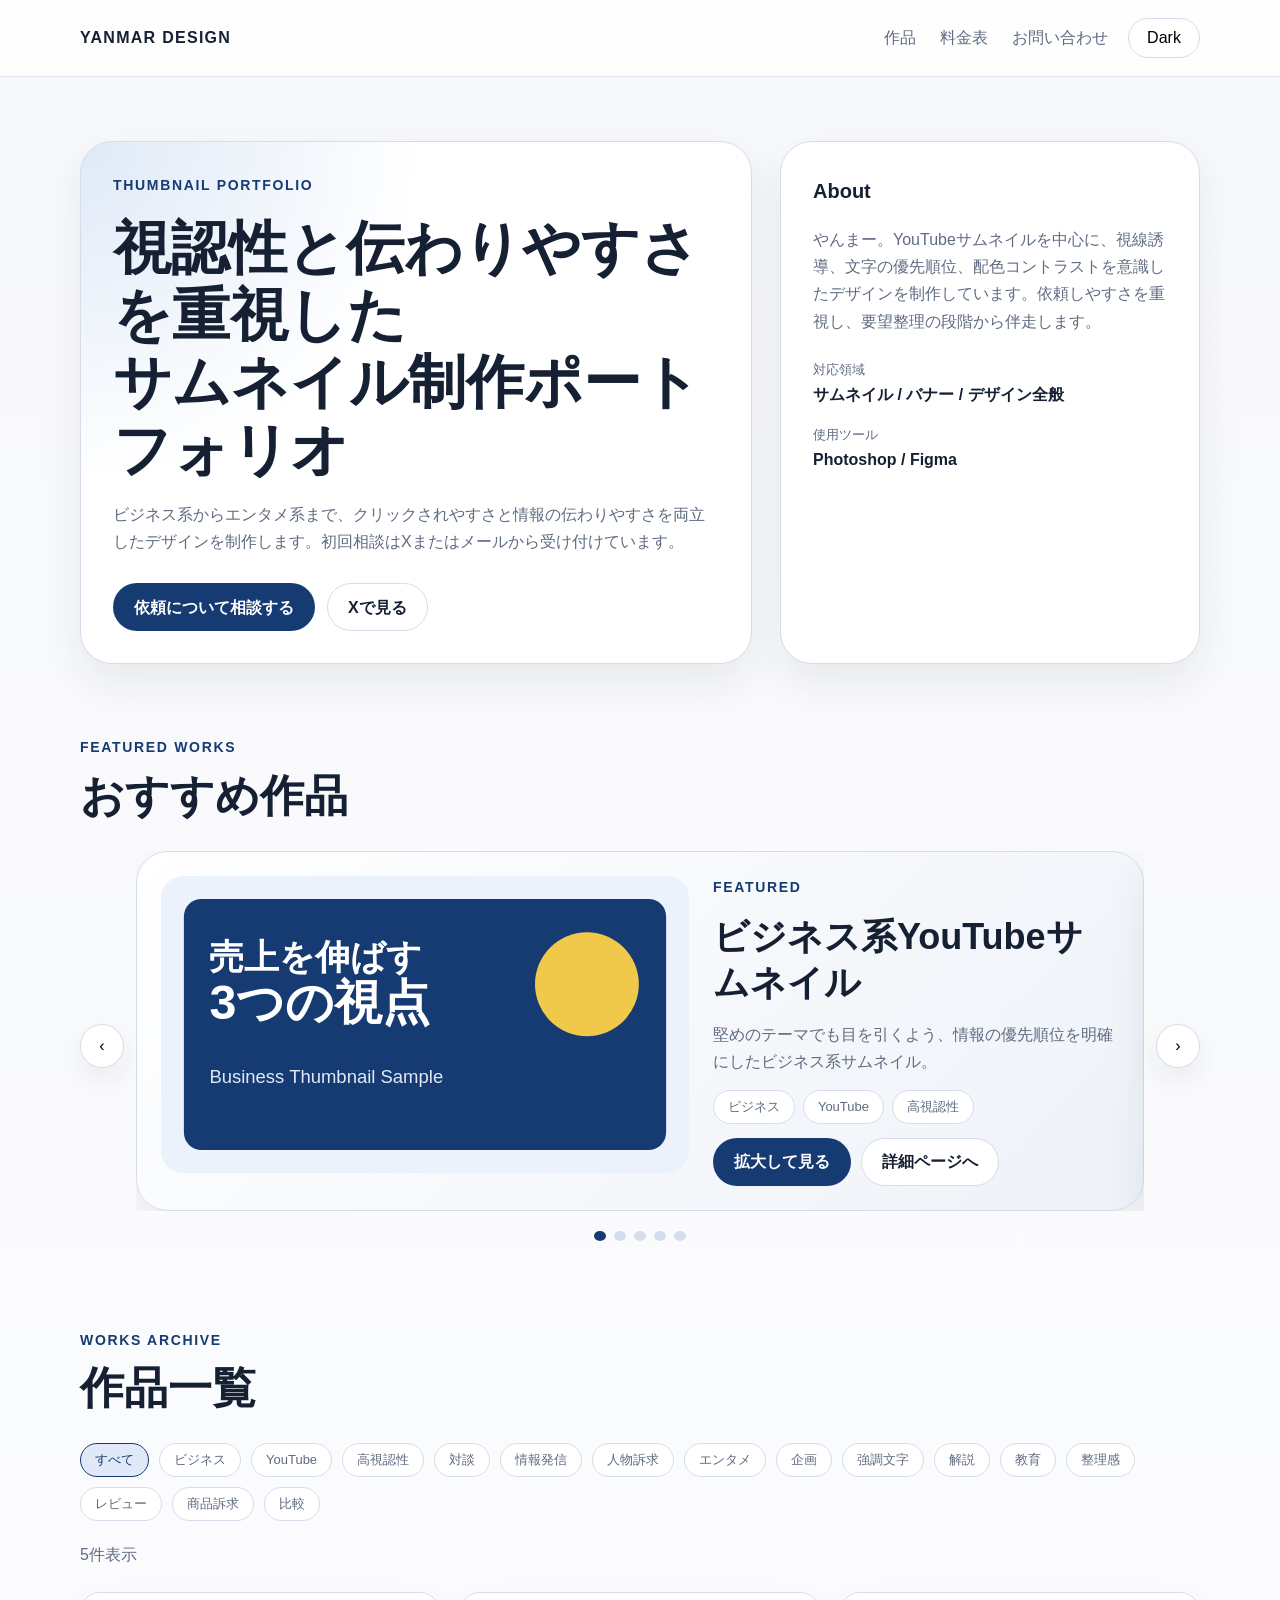
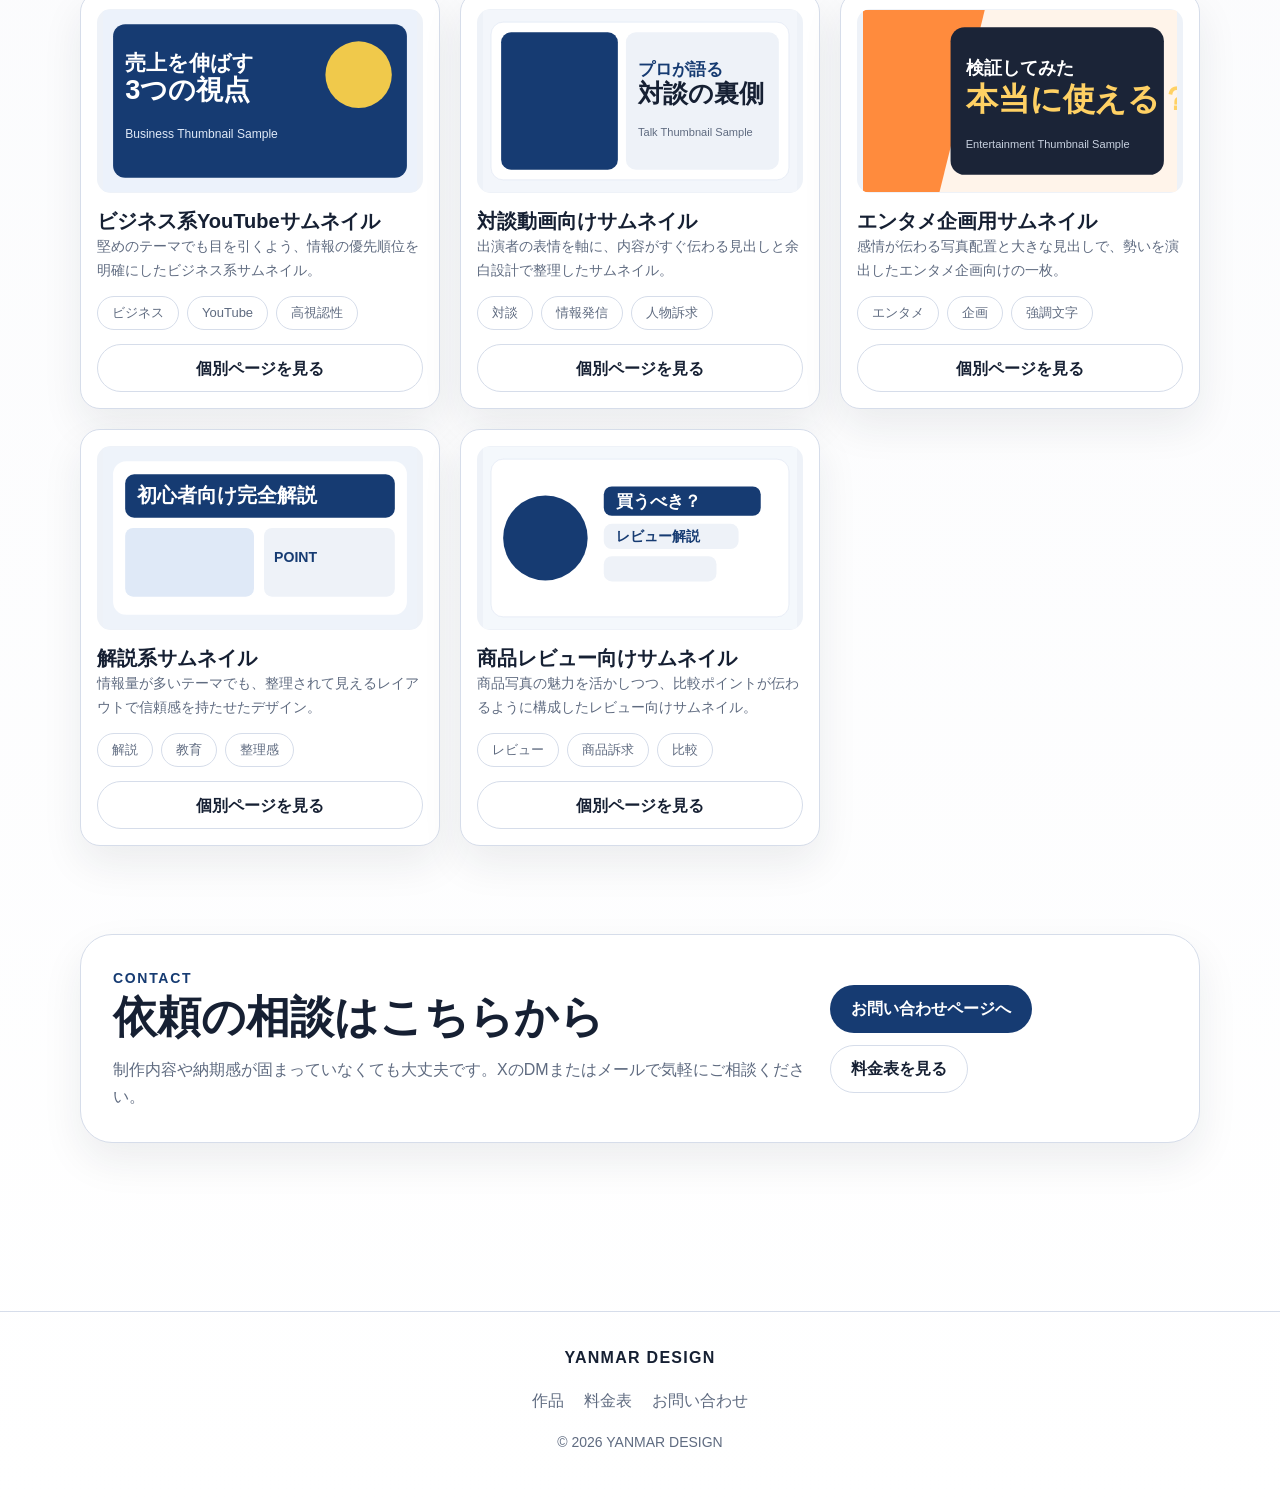
==== index.html @ dae3c7ba "Initial portfolio site setup" ====
<!DOCTYPE html>
<html lang="ja" data-theme="light">
<head>
  <meta charset="UTF-8">
  <meta name="viewport" content="width=device-width, initial-scale=1.0">
  <title>やんまー | サムネイル・デザイン ポートフォリオ</title>
  <meta name="description" content="視認性と伝わりやすさを重視したYouTubeサムネイルを制作しています。ビジネス系からエンタメ系まで対応可能です。">
  <meta property="og:type" content="website">
  <meta property="og:title" content="やんまー | サムネイル・デザイン ポートフォリオ">
  <meta property="og:description" content="視認性と伝わりやすさを重視したYouTubeサムネイルを制作しています。ビジネス系からエンタメ系まで対応可能です。">
  <meta property="og:image" content="./assets/images/common/ogp-default.svg">
  <meta property="og:locale" content="ja_JP">
  <meta name="twitter:card" content="summary_large_image">
  <link rel="stylesheet" href="./assets/css/style.css">
</head>
<body class="page page--home">
  <header class="l-header">
    <div class="l-header__inner">
      <a class="l-header__logo" href="./">YANMAR DESIGN</a>
      <nav class="l-header__nav" aria-label="グローバルナビゲーション">
        <ul class="l-header__list">
          <li><a href="./">作品</a></li>
          <li><a href="./price/">料金表</a></li>
          <li><a href="./contact/">お問い合わせ</a></li>
        </ul>
      </nav>
      <button class="c-theme-toggle" type="button" data-theme-toggle aria-label="ダークモード切り替え">
        <span class="c-theme-toggle__label">Dark</span>
      </button>
    </div>
  </header>

  <main>
    <section class="p-hero">
      <div class="p-hero__inner">
        <div class="p-hero__copy">
          <p class="p-hero__lead">Thumbnail Portfolio</p>
          <h1 class="p-hero__title">視認性と伝わりやすさを重視した<br>サムネイル制作ポートフォリオ</h1>
          <p class="p-hero__text">ビジネス系からエンタメ系まで、クリックされやすさと情報の伝わりやすさを両立したデザインを制作します。初回相談はXまたはメールから受け付けています。</p>
          <div class="p-hero__actions">
            <a class="c-button c-button--primary" href="./contact/">依頼について相談する</a>
            <a class="c-button c-button--ghost" href="https://x.com/yanmardesign" target="_blank" rel="noreferrer">Xで見る</a>
          </div>
        </div>
        <aside class="p-hero__profile">
          <h2 class="p-hero__profile-title">About</h2>
          <p class="p-hero__profile-text">やんまー。YouTubeサムネイルを中心に、視線誘導、文字の優先順位、配色コントラストを意識したデザインを制作しています。依頼しやすさを重視し、要望整理の段階から伴走します。</p>
          <dl class="p-hero__profile-meta">
            <div>
              <dt>対応領域</dt>
              <dd>サムネイル / バナー / デザイン全般</dd>
            </div>
            <div>
              <dt>使用ツール</dt>
              <dd>Photoshop / Figma</dd>
            </div>
          </dl>
        </aside>
      </div>
    </section>

    <section class="l-section p-featured" aria-labelledby="featured-title">
      <div class="l-section__inner">
        <div class="l-section__heading">
          <p class="l-section__lead">Featured Works</p>
          <h2 id="featured-title" class="l-section__title">おすすめ作品</h2>
        </div>
        <div class="c-carousel" data-carousel>
          <button class="c-carousel__control c-carousel__control--prev" type="button" data-carousel-prev aria-label="前の作品">‹</button>
          <div class="c-carousel__viewport">
            <div class="c-carousel__track" data-carousel-track></div>
          </div>
          <button class="c-carousel__control c-carousel__control--next" type="button" data-carousel-next aria-label="次の作品">›</button>
          <div class="c-carousel__dots" data-carousel-dots></div>
        </div>
      </div>
    </section>

    <section class="l-section p-works" aria-labelledby="works-title">
      <div class="l-section__inner">
        <div class="l-section__heading">
          <p class="l-section__lead">Works Archive</p>
          <h2 id="works-title" class="l-section__title">作品一覧</h2>
        </div>
        <div class="p-works__toolbar">
          <div class="p-works__filters" data-filter-group aria-label="タグ絞り込み"></div>
          <p class="p-works__count"><span data-works-count>0</span>件表示</p>
        </div>
        <div class="p-works__grid" data-works-grid></div>
      </div>
    </section>

    <section class="l-section p-cta" aria-labelledby="cta-title">
      <div class="l-section__inner">
        <div class="p-cta__panel">
          <div>
            <p class="l-section__lead">Contact</p>
            <h2 id="cta-title" class="l-section__title">依頼の相談はこちらから</h2>
            <p class="p-cta__text">制作内容や納期感が固まっていなくても大丈夫です。XのDMまたはメールで気軽にご相談ください。</p>
          </div>
          <div class="p-cta__actions">
            <a class="c-button c-button--primary" href="./contact/">お問い合わせページへ</a>
            <a class="c-button c-button--ghost" href="./price/">料金表を見る</a>
          </div>
        </div>
      </div>
    </section>
  </main>

  <footer class="l-footer">
    <div class="l-footer__inner">
      <p class="l-footer__brand">YANMAR DESIGN</p>
      <ul class="l-footer__links">
        <li><a href="./">作品</a></li>
        <li><a href="./price/">料金表</a></li>
        <li><a href="./contact/">お問い合わせ</a></li>
      </ul>
      <p class="l-footer__copy">© 2026 YANMAR DESIGN</p>
    </div>
  </footer>

  <div class="c-modal" data-modal hidden>
    <div class="c-modal__backdrop" data-modal-close></div>
    <div class="c-modal__dialog" role="dialog" aria-modal="true" aria-labelledby="modal-title">
      <button class="c-modal__close" type="button" data-modal-close aria-label="閉じる">×</button>
      <div class="c-modal__body" data-modal-body></div>
    </div>
  </div>

  <script src="./assets/js/main.js" type="module"></script>
</body>
</html>
---- assets/css/style.css ----
@import url("./foundation/variables.css");
@import url("./foundation/reset.css");
@import url("./foundation/base.css");
@import url("./layout/l-header.css");
@import url("./layout/l-footer.css");
@import url("./layout/l-section.css");
@import url("./object/component/c-button.css");
@import url("./object/component/c-card.css");
@import url("./object/component/c-tag.css");
@import url("./object/component/c-modal.css");
@import url("./object/component/c-carousel.css");
@import url("./object/project/p-works.css");
@import url("./object/project/p-price.css");
@import url("./object/project/p-contact.css");
@import url("./object/utility/u-display.css");
@import url("./object/utility/u-spacing.css");

.c-theme-toggle {
  min-width: 72px;
  min-height: 40px;
  padding: 0 14px;
  border-radius: 999px;
  border: 1px solid var(--color-border);
  background: var(--color-surface);
}
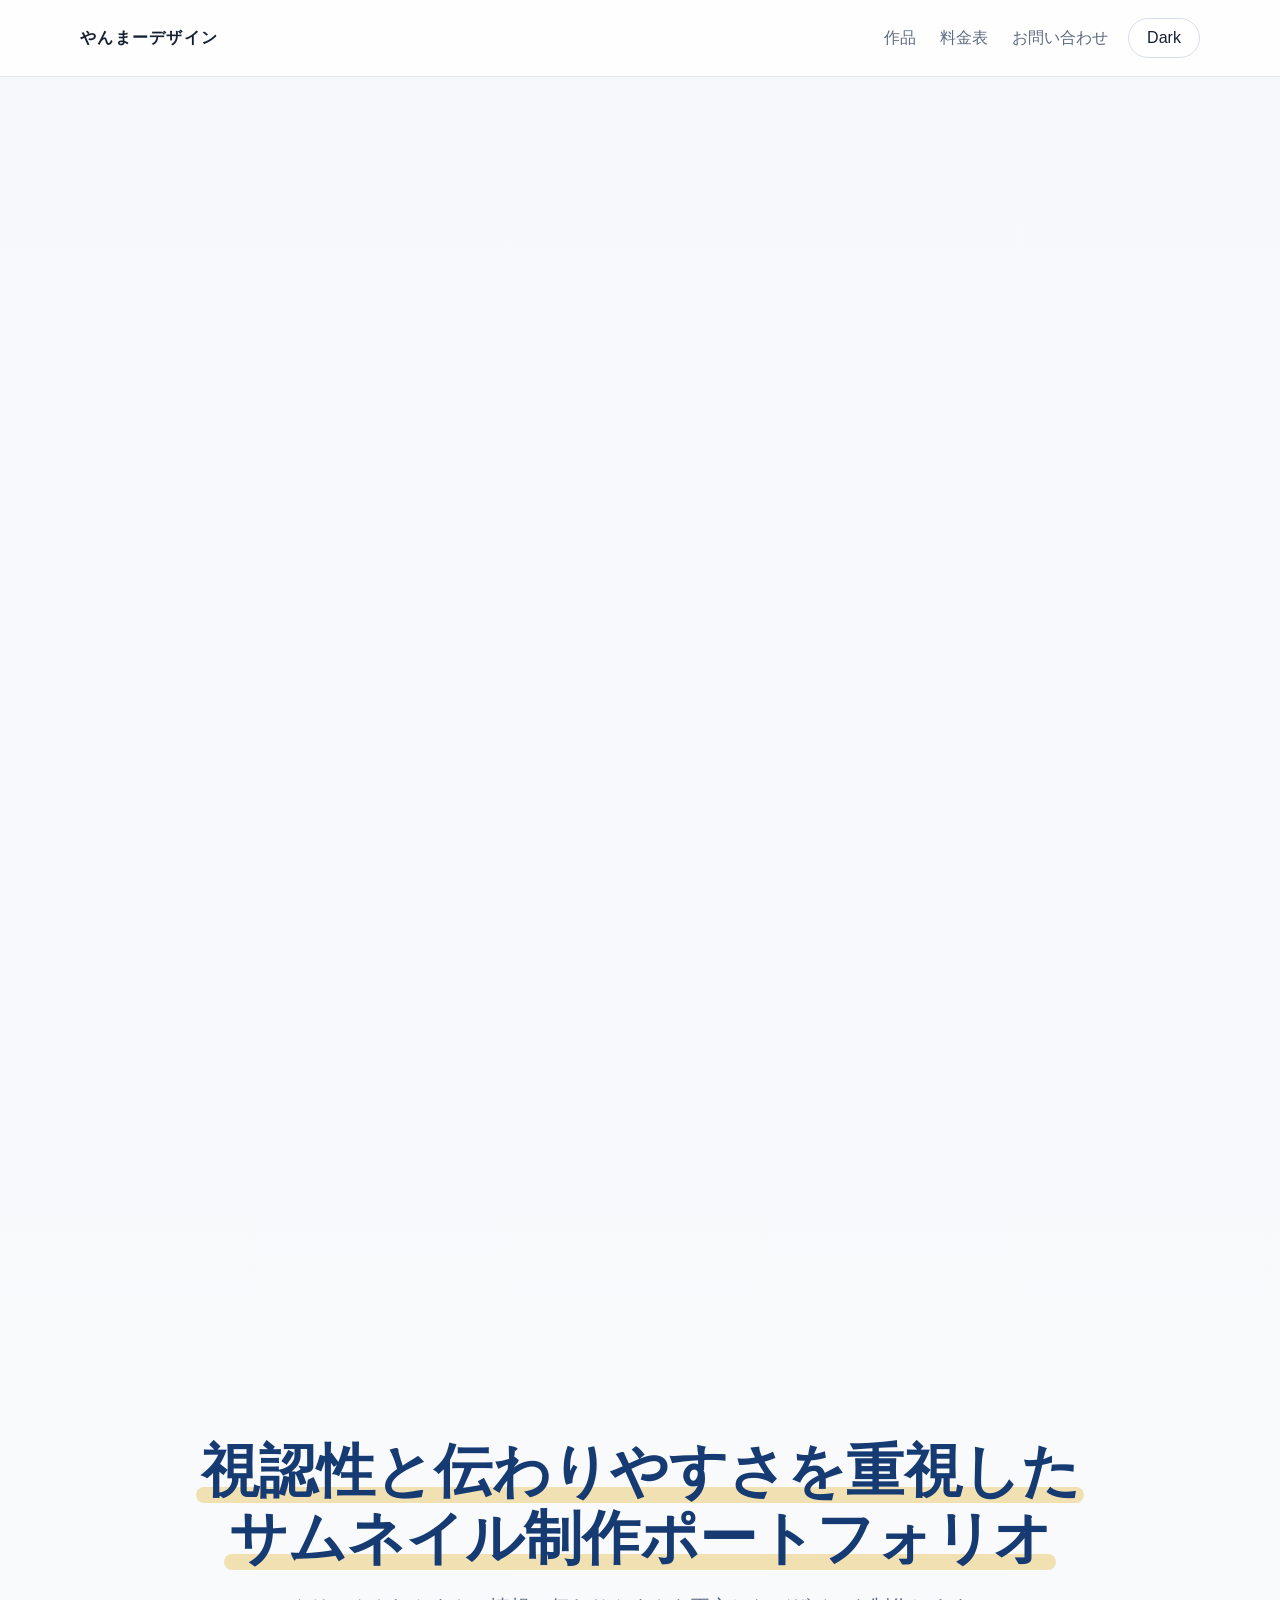
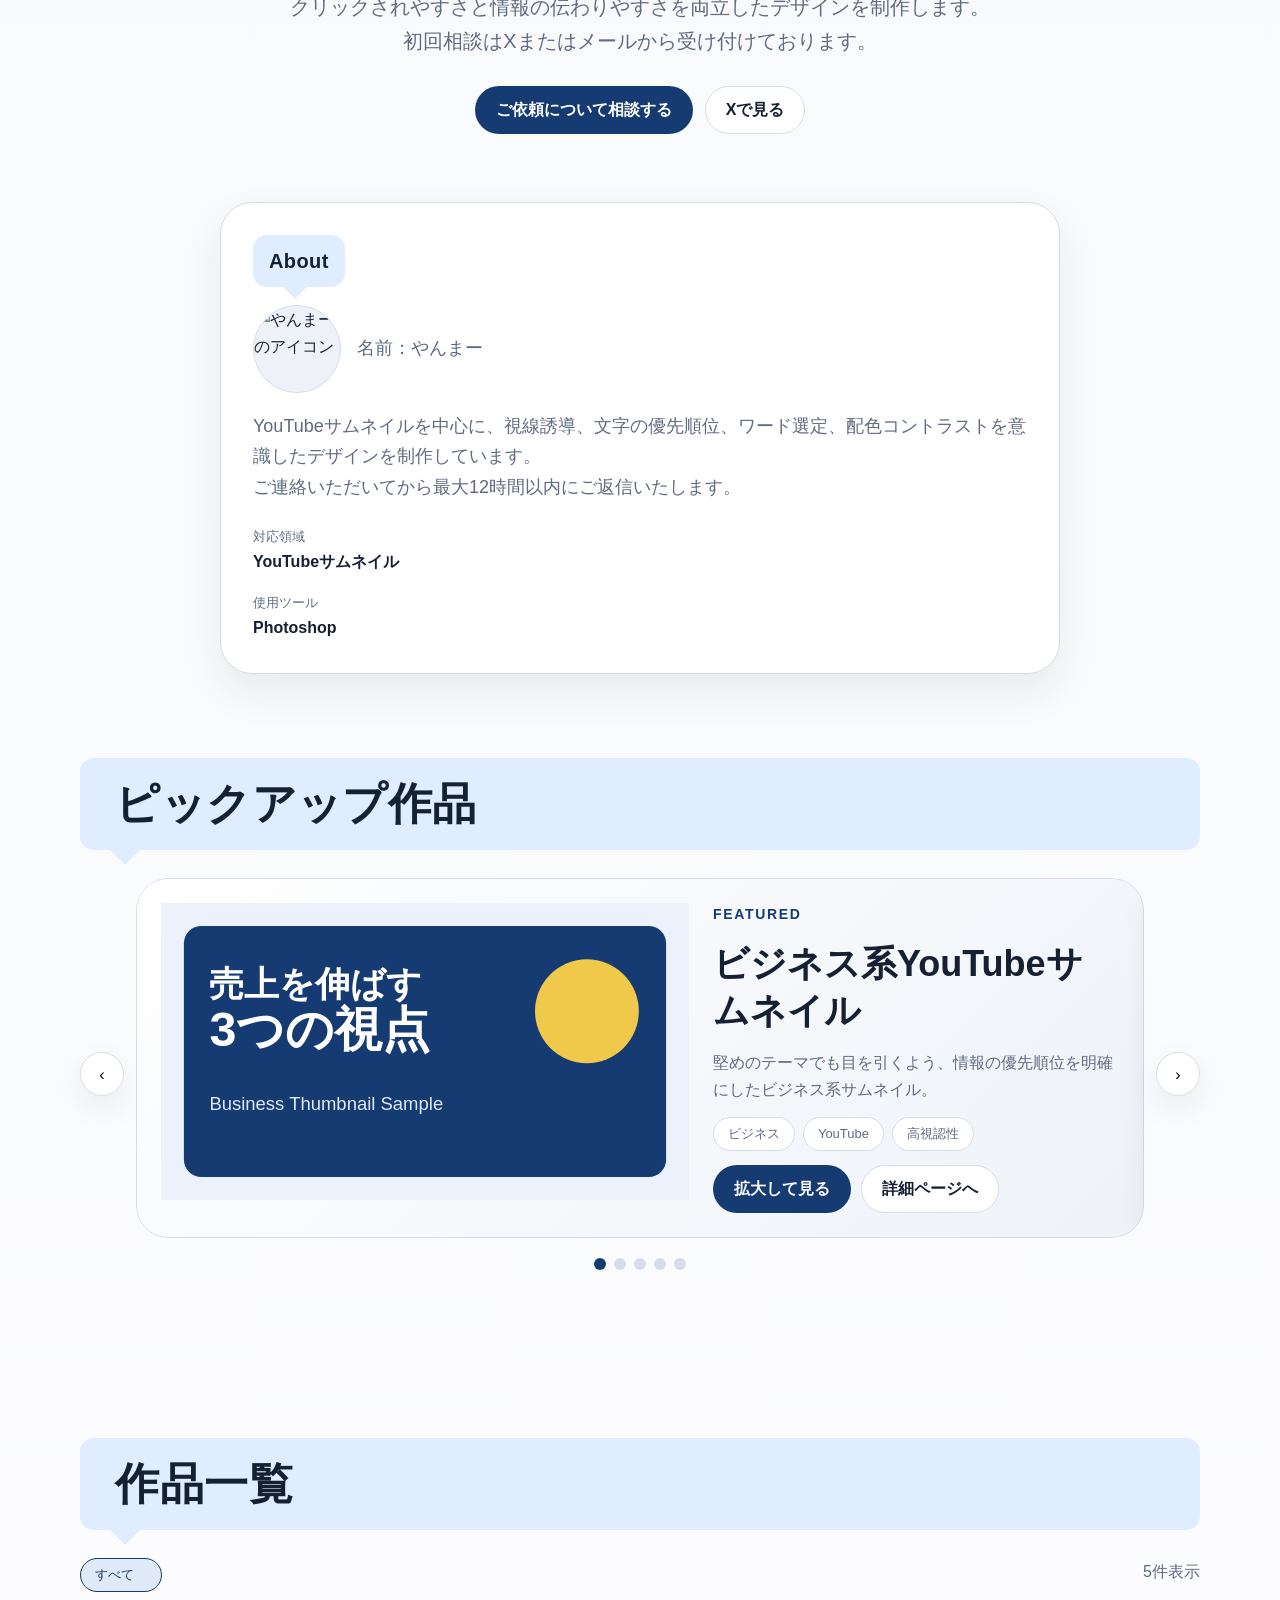
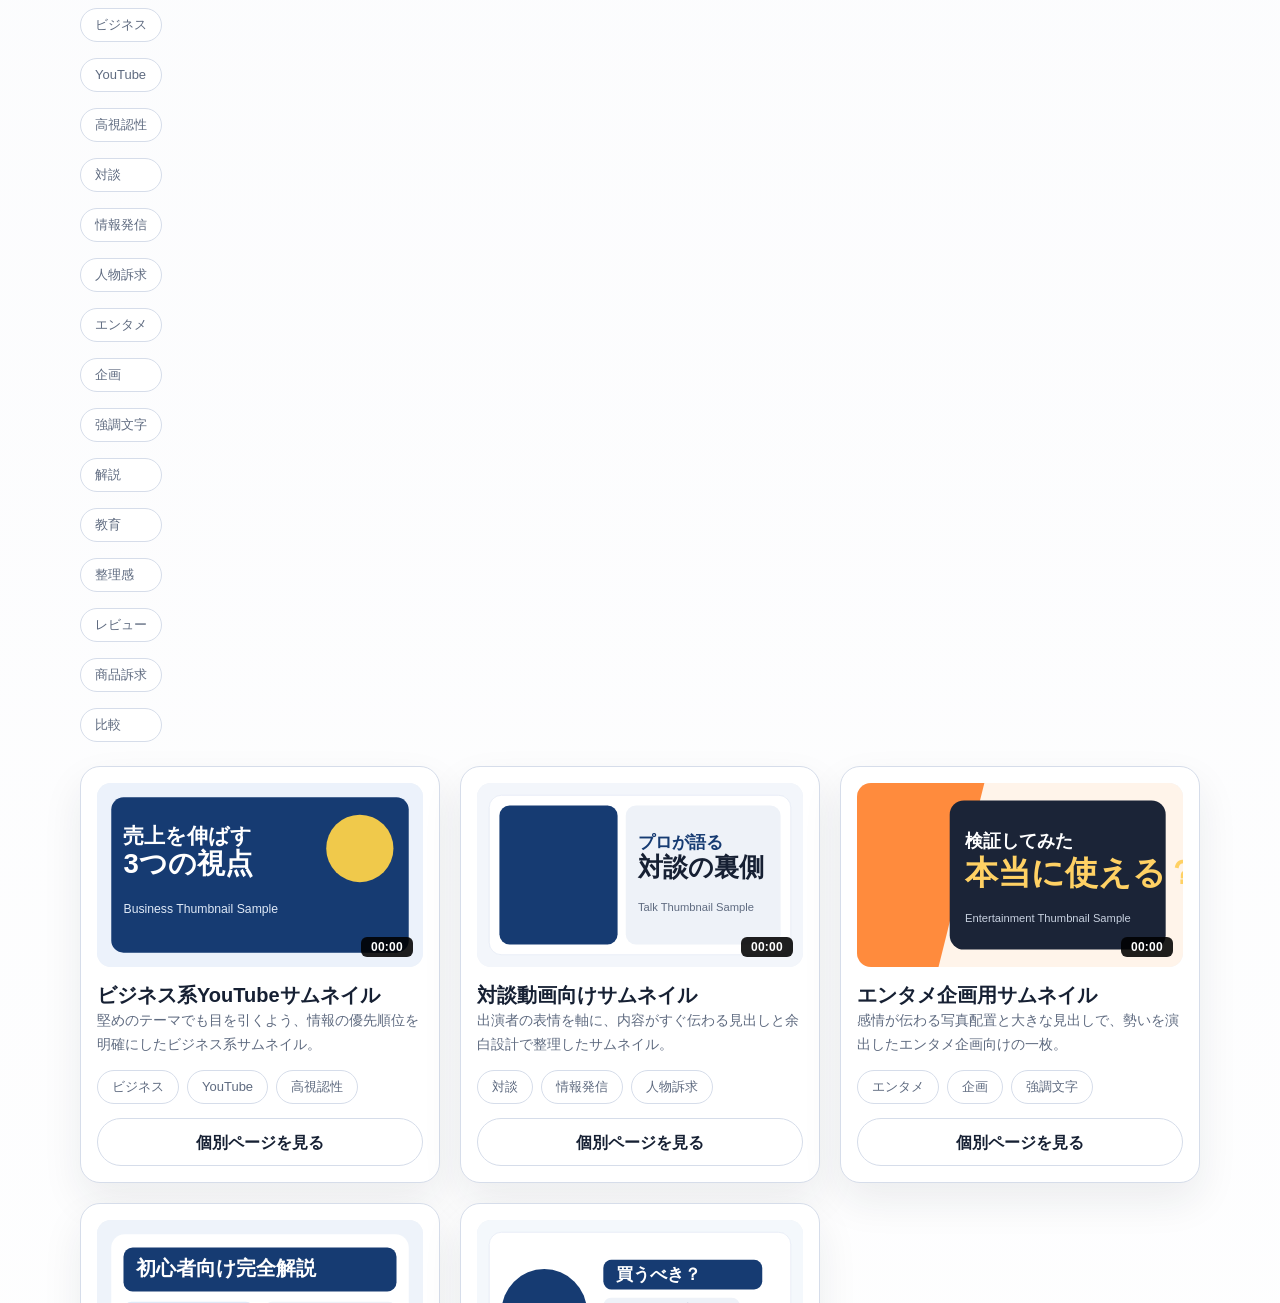
==== commit 454ed8ac: "不要コード整理とCSS構成を調整" ====
--- a/index.html
+++ b/index.html
@@ -1,22 +1,25 @@
 <!DOCTYPE html>
 <html lang="ja" data-theme="light">
 <head>
-  <meta charset="UTF-8">
-  <meta name="viewport" content="width=device-width, initial-scale=1.0">
-  <title>やんまー | サムネイル・デザイン ポートフォリオ</title>
-  <meta name="description" content="視認性と伝わりやすさを重視したYouTubeサムネイルを制作しています。ビジネス系からエンタメ系まで対応可能です。">
-  <meta property="og:type" content="website">
-  <meta property="og:title" content="やんまー | サムネイル・デザイン ポートフォリオ">
-  <meta property="og:description" content="視認性と伝わりやすさを重視したYouTubeサムネイルを制作しています。ビジネス系からエンタメ系まで対応可能です。">
-  <meta property="og:image" content="./assets/images/common/ogp-default.svg">
-  <meta property="og:locale" content="ja_JP">
-  <meta name="twitter:card" content="summary_large_image">
-  <link rel="stylesheet" href="./assets/css/style.css">
+<meta charset="UTF-8">
+<meta name="viewport" content="width=device-width, initial-scale=1.0">
+<title>やんまーデザイン | サムネイルポートフォリオ</title>
+<meta name="description" content="視認性と伝わりやすさを重視したYouTubeサムネイルを制作しています。">
+<meta property="og:type" content="website">
+<meta property="og:title" content="やんまーデザイン | サムネイルポートフォリオ">
+<meta property="og:description" content="視認性と伝わりやすさを重視したYouTubeサムネイルを制作しています。ビジネス系からエンタメ系まで対応可能です。">
+<meta property="og:image" content="./assets/images/common/ogp-default.svg">
+<meta property="og:locale" content="ja_JP">
+<meta name="twitter:card" content="summary_large_image">
+<link rel="preconnect" href="https://fonts.googleapis.com">
+<link rel="preconnect" href="https://fonts.gstatic.com" crossorigin>
+<link rel="stylesheet" href="https://fonts.googleapis.com/css2?family=Noto+Sans+JP:wght@400;500;700;800&display=swap">
+<link rel="stylesheet" href="./assets/css/style.css">
 </head>
 <body class="page page--home">
   <header class="l-header">
     <div class="l-header__inner">
-      <a class="l-header__logo" href="./">YANMAR DESIGN</a>
+      <a class="l-header__logo" href="./">やんまーデザイン</a>
       <nav class="l-header__nav" aria-label="グローバルナビゲーション">
         <ul class="l-header__list">
           <li><a href="./">作品</a></li>
@@ -25,46 +28,62 @@
         </ul>
       </nav>
       <button class="c-theme-toggle" type="button" data-theme-toggle aria-label="ダークモード切り替え">
-        <span class="c-theme-toggle__label">Dark</span>
+        <span class="c-theme-toggle__label">ダークモード</span>
       </button>
     </div>
   </header>
 
   <main>
-    <section class="p-hero">
+    <section class="p-request-banner" aria-label="ご依頼受付中">
+      <div class="p-request-banner__inner">
+        <picture>
+          <source media="(max-width: 767px)" srcset="./assets/images/common/request-banner-sp.jpg">
+          <img class="p-request-banner__image" src="./assets/images/common/request-banner-pc.jpg" alt="ご依頼受付中" width="2240" height="448" loading="eager">
+        </picture>
+      </div>
+    </section>
+
+    <div class="p-hero">
       <div class="p-hero__inner">
-        <div class="p-hero__copy">
-          <p class="p-hero__lead">Thumbnail Portfolio</p>
-          <h1 class="p-hero__title">視認性と伝わりやすさを重視した<br>サムネイル制作ポートフォリオ</h1>
-          <p class="p-hero__text">ビジネス系からエンタメ系まで、クリックされやすさと情報の伝わりやすさを両立したデザインを制作します。初回相談はXまたはメールから受け付けています。</p>
+        <section class="p-hero__copy">
+          <h1 class="p-hero__title">
+            <span class="p-hero__title-line">視認性と伝わりやすさを重視した</span><br>
+            <span class="p-hero__title-line">サムネイル制作ポートフォリオ</span>
+          </h1>
+          <p class="p-hero__text">クリックされやすさと情報の伝わりやすさを両立したデザインを制作します。<br>初回相談はXまたはメールから受け付けております。</p>
           <div class="p-hero__actions">
-            <a class="c-button c-button--primary" href="./contact/">依頼について相談する</a>
+            <a class="c-button c-button--primary" href="./contact/">ご依頼について相談する</a>
             <a class="c-button c-button--ghost" href="https://x.com/yanmardesign" target="_blank" rel="noreferrer">Xで見る</a>
           </div>
-        </div>
+        </section>
         <aside class="p-hero__profile">
           <h2 class="p-hero__profile-title">About</h2>
-          <p class="p-hero__profile-text">やんまー。YouTubeサムネイルを中心に、視線誘導、文字の優先順位、配色コントラストを意識したデザインを制作しています。依頼しやすさを重視し、要望整理の段階から伴走します。</p>
+          <div class="p-hero__profile-head">
+            <div class="p-hero__profile-icon">
+              <img src="./assets/images/common/profile-icon.jpg" alt="やんまーのアイコン" width="160" height="160" loading="lazy">
+            </div>
+            <p class="p-hero__profile-text p-hero__profile-text--name">名前：やんまー</p>
+          </div>
+          <p class="p-hero__profile-text">YouTubeサムネイルを中心に、視線誘導、文字の優先順位、ワード選定、配色コントラストを意識したデザインを制作しています。<br>ご連絡いただいてから最大12時間以内にご返信いたします。</p>
           <dl class="p-hero__profile-meta">
             <div>
               <dt>対応領域</dt>
-              <dd>サムネイル / バナー / デザイン全般</dd>
+              <dd>YouTubeサムネイル</dd>
             </div>
             <div>
               <dt>使用ツール</dt>
-              <dd>Photoshop / Figma</dd>
+              <dd>Photoshop</dd>
             </div>
           </dl>
         </aside>
       </div>
-    </section>
+    </div>
 
-    <section class="l-section p-featured" aria-labelledby="featured-title">
+    <div class="l-section p-featured js-scroll-fade" aria-labelledby="featured-title">
       <div class="l-section__inner">
-        <div class="l-section__heading">
-          <p class="l-section__lead">Featured Works</p>
-          <h2 id="featured-title" class="l-section__title">おすすめ作品</h2>
-        </div>
+        <section class="l-section__heading">
+          <h2 id="featured-title" class="l-section__title">ピックアップ作品</h2>
+        </section>
         <div class="c-carousel" data-carousel>
           <button class="c-carousel__control c-carousel__control--prev" type="button" data-carousel-prev aria-label="前の作品">‹</button>
           <div class="c-carousel__viewport">
@@ -74,12 +93,11 @@
           <div class="c-carousel__dots" data-carousel-dots></div>
         </div>
       </div>
-    </section>
+    </div>
 
-    <section class="l-section p-works" aria-labelledby="works-title">
+    <section class="l-section p-works js-scroll-fade" aria-labelledby="works-title">
       <div class="l-section__inner">
         <div class="l-section__heading">
-          <p class="l-section__lead">Works Archive</p>
           <h2 id="works-title" class="l-section__title">作品一覧</h2>
         </div>
         <div class="p-works__toolbar">
@@ -90,32 +108,31 @@
       </div>
     </section>
 
-    <section class="l-section p-cta" aria-labelledby="cta-title">
+    <div class="l-section p-cta js-scroll-fade" aria-labelledby="cta-title">
       <div class="l-section__inner">
         <div class="p-cta__panel">
-          <div>
-            <p class="l-section__lead">Contact</p>
-            <h2 id="cta-title" class="l-section__title">依頼の相談はこちらから</h2>
+          <section>
+            <h2 id="cta-title" class="l-section__title">ご依頼相談はこちらから</h2>
             <p class="p-cta__text">制作内容や納期感が固まっていなくても大丈夫です。XのDMまたはメールで気軽にご相談ください。</p>
-          </div>
+          </section>
           <div class="p-cta__actions">
             <a class="c-button c-button--primary" href="./contact/">お問い合わせページへ</a>
             <a class="c-button c-button--ghost" href="./price/">料金表を見る</a>
           </div>
         </div>
       </div>
-    </section>
+    </div>
   </main>
 
-  <footer class="l-footer">
+  <footer class="l-footer js-scroll-fade">
     <div class="l-footer__inner">
-      <p class="l-footer__brand">YANMAR DESIGN</p>
+      <p class="l-footer__brand">やんまーデザイン</p>
       <ul class="l-footer__links">
         <li><a href="./">作品</a></li>
         <li><a href="./price/">料金表</a></li>
         <li><a href="./contact/">お問い合わせ</a></li>
       </ul>
-      <p class="l-footer__copy">© 2026 YANMAR DESIGN</p>
+      <p class="l-footer__copy">© 2026 やんまーデザイン</p>
     </div>
   </footer>
 
--- a/assets/css/style.css
+++ b/assets/css/style.css
@@ -12,8 +12,7 @@
 @import url("./object/project/p-works.css");
 @import url("./object/project/p-price.css");
 @import url("./object/project/p-contact.css");
-@import url("./object/utility/u-display.css");
-@import url("./object/utility/u-spacing.css");
+@import url("./object/utility/u-animation.css");
 
 .c-theme-toggle {
   min-width: 72px;
@@ -22,4 +21,9 @@
   border-radius: 999px;
   border: 1px solid var(--color-border);
   background: var(--color-surface);
+  color: var(--color-text);
 }
+
+.c-theme-toggle__label {
+  color: inherit;
+}
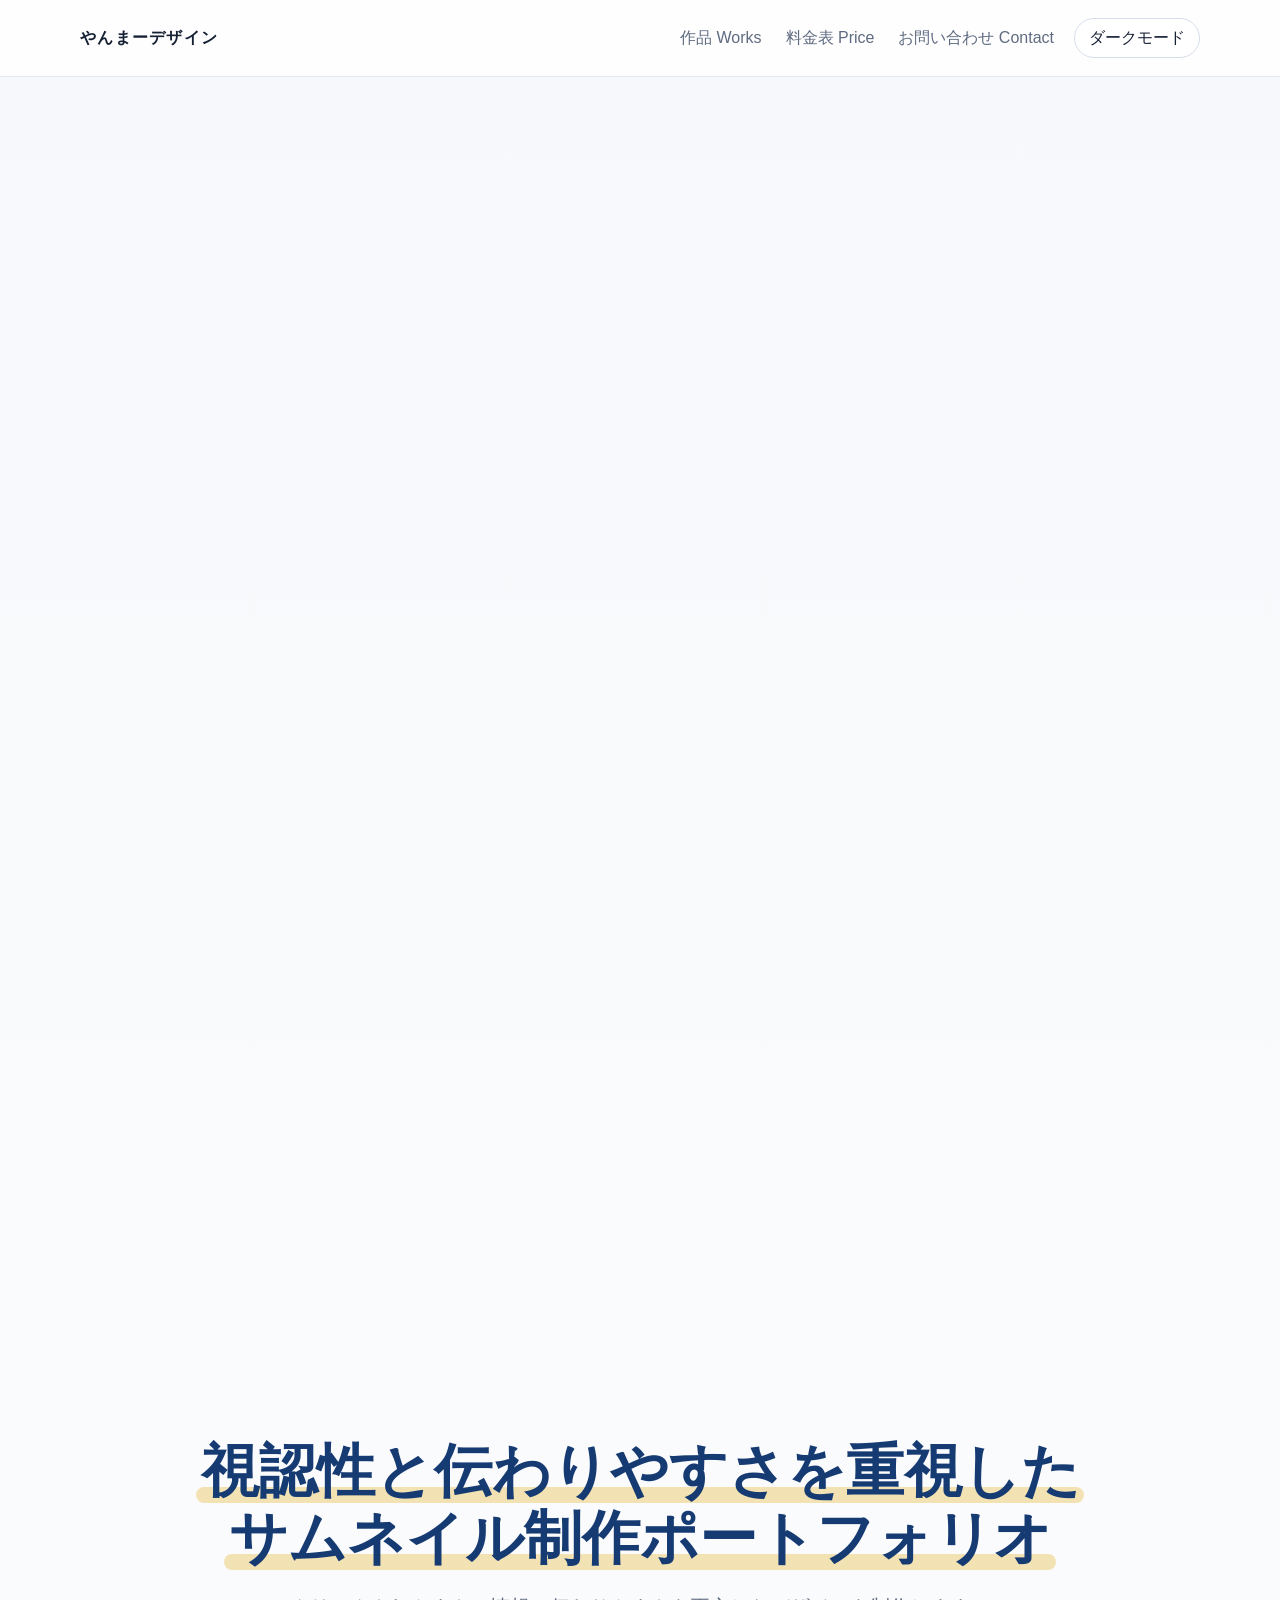
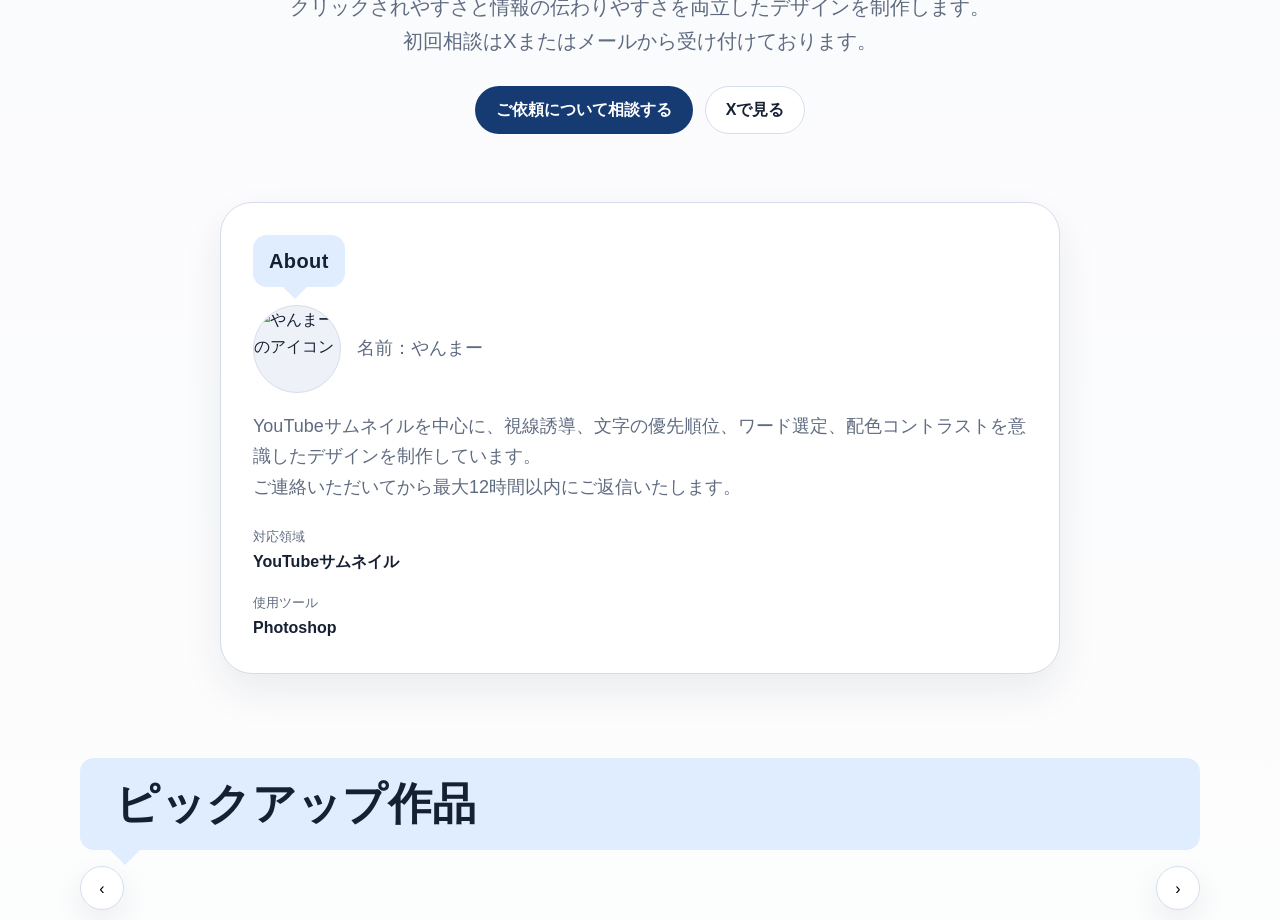
==== commit 0bfb913c: "個別ページの相談導線を整理" ====
--- a/index.html
+++ b/index.html
@@ -22,9 +22,30 @@
       <a class="l-header__logo" href="./">やんまーデザイン</a>
       <nav class="l-header__nav" aria-label="グローバルナビゲーション">
         <ul class="l-header__list">
-          <li><a href="./">作品</a></li>
-          <li><a href="./price/">料金表</a></li>
-          <li><a href="./contact/">お問い合わせ</a></li>
+          <li>
+            <a href="./">
+              <span class="l-header__label">
+                <span class="l-header__label-jp">作品</span>
+                <span class="l-header__label-en">Works</span>
+              </span>
+            </a>
+          </li>
+          <li>
+            <a href="./price/">
+              <span class="l-header__label">
+                <span class="l-header__label-jp">料金表</span>
+                <span class="l-header__label-en">Price</span>
+              </span>
+            </a>
+          </li>
+          <li>
+            <a href="./contact/">
+              <span class="l-header__label">
+                <span class="l-header__label-jp">お問い合わせ</span>
+                <span class="l-header__label-en">Contact</span>
+              </span>
+            </a>
+          </li>
         </ul>
       </nav>
       <button class="c-theme-toggle" type="button" data-theme-toggle aria-label="ダークモード切り替え">
@@ -113,7 +134,7 @@
         <div class="p-cta__panel">
           <section>
             <h2 id="cta-title" class="l-section__title">ご依頼相談はこちらから</h2>
-            <p class="p-cta__text">制作内容や納期感が固まっていなくても大丈夫です。XのDMまたはメールで気軽にご相談ください。</p>
+            <p class="p-cta__text">制作内容や納期感が固まっていなくても問題ございません。XのDMまたはメールで気軽にご相談ください。</p>
           </section>
           <div class="p-cta__actions">
             <a class="c-button c-button--primary" href="./contact/">お問い合わせページへ</a>
